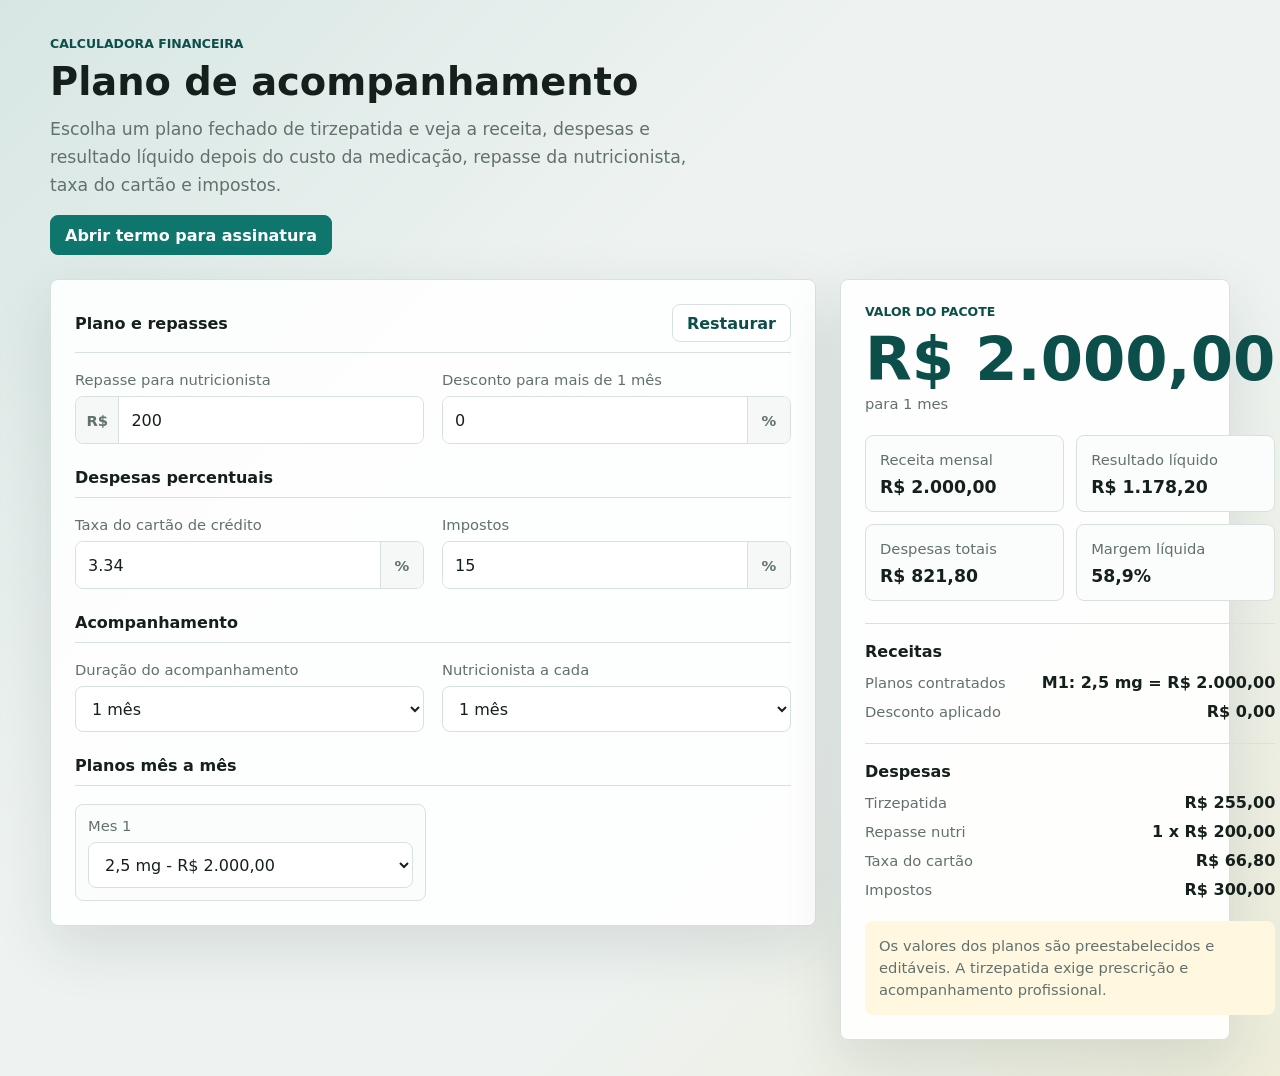
==== index.html @ 89cd24b6 "Publica calculadora de acompanhamento" ====
<!doctype html>
<html lang="pt-BR">
  <head>
    <meta charset="utf-8" />
    <meta name="viewport" content="width=device-width, initial-scale=1" />
    <title>Calculadora de Consulta com Tirzepatida</title>
    <link rel="stylesheet" href="styles.css" />
  </head>
  <body>
    <main class="app-shell">
      <section class="calculator">
        <div class="intro">
          <p class="eyebrow">Calculadora financeira</p>
          <h1>Plano de acompanhamento</h1>
          <p>
            Escolha um plano fechado de tirzepatida e veja a receita, despesas e resultado
            l&iacute;quido depois do custo da medica&ccedil;&atilde;o, repasse da nutricionista, taxa do
            cart&atilde;o e impostos.
          </p>
          <a class="doc-link" href="contrato.html" target="_blank" rel="noreferrer">
            Abrir termo para assinatura
          </a>
        </div>

        <form class="panel" id="calculatorForm">
          <div class="section-title">
            <h2>Plano e repasses</h2>
            <button class="ghost-button" type="button" id="resetButton">Restaurar</button>
          </div>

          <label class="field">
            <span>Repasse para nutricionista</span>
            <div class="currency-input">
              <span>R$</span>
              <input id="nutritionPrice" type="number" min="0" step="0.01" value="200" />
            </div>
          </label>

          <label class="field">
            <span>Desconto para mais de 1 m&ecirc;s</span>
            <div class="percent-input">
              <input id="discountRate" type="number" min="0" max="100" step="0.01" value="0" />
              <span>%</span>
            </div>
          </label>

          <div class="section-title">
            <h2>Despesas percentuais</h2>
          </div>

          <label class="field">
            <span>Taxa do cart&atilde;o de cr&eacute;dito</span>
            <div class="percent-input">
              <input id="cardFeeRate" type="number" min="0" step="0.01" value="3.34" />
              <span>%</span>
            </div>
          </label>

          <label class="field">
            <span>Impostos</span>
            <div class="percent-input">
              <input id="taxRate" type="number" min="0" step="0.01" value="15" />
              <span>%</span>
            </div>
          </label>

          <div class="section-title">
            <h2>Acompanhamento</h2>
          </div>

          <label class="field">
            <span>Dura&ccedil;&atilde;o do acompanhamento</span>
            <select id="durationSelect">
              <option value="1" selected>1 m&ecirc;s</option>
              <option value="2">2 meses</option>
              <option value="3">3 meses</option>
              <option value="6">6 meses</option>
              <option value="12">12 meses</option>
            </select>
          </label>

          <label class="field">
            <span>Nutricionista a cada</span>
            <select id="nutritionFrequency">
              <option value="1" selected>1 m&ecirc;s</option>
              <option value="2">2 meses</option>
              <option value="3">3 meses</option>
              <option value="6">6 meses</option>
            </select>
          </label>

          <div class="section-title">
            <h2>Planos m&ecirc;s a m&ecirc;s</h2>
          </div>

          <div class="month-plans" id="monthPlans"></div>
        </form>

        <aside class="summary" aria-live="polite">
          <div>
            <p class="eyebrow">Valor do pacote</p>
            <strong id="totalRevenue">R$ 0,00</strong>
            <span id="totalContext">para 3 meses</span>
          </div>

          <div class="summary-grid">
            <div>
              <span>Receita mensal</span>
              <strong id="monthlyRevenue">R$ 0,00</strong>
            </div>
            <div>
              <span>Resultado l&iacute;quido</span>
              <strong id="netResult">R$ 0,00</strong>
            </div>
            <div>
              <span>Despesas totais</span>
              <strong id="expenseTotal">R$ 0,00</strong>
            </div>
            <div>
              <span>Margem l&iacute;quida</span>
              <strong id="netMargin">0%</strong>
            </div>
          </div>

          <div class="breakdown">
            <h2>Receitas</h2>
            <dl>
              <div>
                <dt>Planos contratados</dt>
                <dd id="planRevenueBreakdown">0 x R$ 0,00</dd>
              </div>
              <div>
                <dt>Desconto aplicado</dt>
                <dd id="discountBreakdown">R$ 0,00</dd>
              </div>
            </dl>
          </div>

          <div class="breakdown">
            <h2>Despesas</h2>
            <dl>
              <div>
                <dt>Tirzepatida</dt>
                <dd id="medicationExpenseBreakdown">R$ 0,00</dd>
              </div>
              <div>
                <dt>Repasse nutri</dt>
                <dd id="nutritionExpenseBreakdown">R$ 0,00</dd>
              </div>
              <div>
                <dt>Taxa do cart&atilde;o</dt>
                <dd id="cardFeeBreakdown">R$ 0,00</dd>
              </div>
              <div>
                <dt>Impostos</dt>
                <dd id="taxBreakdown">R$ 0,00</dd>
              </div>
            </dl>
          </div>

          <p class="note">
            Os valores dos planos s&atilde;o preestabelecidos e edit&aacute;veis. A tirzepatida
            exige prescri&ccedil;&atilde;o e acompanhamento profissional.
          </p>
        </aside>
      </section>
    </main>

    <script src="app.js"></script>
  </body>
</html>
---- styles.css ----
:root {
  color-scheme: light;
  --bg: #eef3f1;
  --surface: #ffffff;
  --ink: #15201d;
  --muted: #62716d;
  --line: #d7e1dd;
  --accent: #0f766e;
  --accent-dark: #0c4f4a;
  --accent-soft: #d9f3ee;
  --warning: #fff7df;
  --shadow: 0 20px 60px rgba(17, 44, 38, 0.12);
}

* {
  box-sizing: border-box;
}

body {
  margin: 0;
  min-height: 100vh;
  background:
    linear-gradient(135deg, rgba(15, 118, 110, 0.1), transparent 38%),
    linear-gradient(315deg, rgba(234, 179, 8, 0.1), transparent 34%),
    var(--bg);
  color: var(--ink);
  font-family:
    Inter, ui-sans-serif, system-ui, -apple-system, BlinkMacSystemFont, "Segoe UI", sans-serif;
}

button,
input,
select {
  font: inherit;
}

.app-shell {
  width: min(1180px, calc(100% - 32px));
  margin: 0 auto;
  padding: 36px 0;
}

.calculator {
  display: grid;
  grid-template-columns: minmax(0, 1fr) 390px;
  gap: 24px;
  align-items: start;
}

.intro {
  grid-column: 1 / -1;
  max-width: 760px;
}

.eyebrow {
  margin: 0 0 10px;
  color: var(--accent-dark);
  font-size: 0.78rem;
  font-weight: 800;
  letter-spacing: 0;
  text-transform: uppercase;
}

h1,
h2,
p {
  margin-top: 0;
}

h1 {
  max-width: 720px;
  margin-bottom: 14px;
  font-size: clamp(1.8rem, 3vw, 3rem);
  line-height: 1.08;
  letter-spacing: 0;
}

.intro p:not(.eyebrow) {
  max-width: 640px;
  margin-bottom: 16px;
  color: var(--muted);
  font-size: 1.08rem;
  line-height: 1.6;
}

.doc-link {
  display: inline-flex;
  align-items: center;
  min-height: 40px;
  border: 1px solid var(--accent);
  border-radius: 8px;
  background: var(--accent);
  color: #ffffff;
  font-weight: 800;
  padding: 0 14px;
  text-decoration: none;
}

.doc-link:hover {
  background: var(--accent-dark);
  border-color: var(--accent-dark);
}

.panel,
.summary {
  border: 1px solid var(--line);
  border-radius: 8px;
  background: rgba(255, 255, 255, 0.9);
  box-shadow: var(--shadow);
}

.panel {
  display: grid;
  grid-template-columns: repeat(2, minmax(0, 1fr));
  gap: 18px;
  padding: 24px;
}

.section-title {
  grid-column: 1 / -1;
  display: flex;
  align-items: center;
  justify-content: space-between;
  gap: 16px;
  border-bottom: 1px solid var(--line);
  padding-bottom: 10px;
}

.section-title:not(:first-child) {
  margin-top: 6px;
}

h2 {
  margin-bottom: 0;
  font-size: 1rem;
}

.ghost-button {
  border: 1px solid var(--line);
  border-radius: 8px;
  background: var(--surface);
  color: var(--accent-dark);
  cursor: pointer;
  font-weight: 700;
  min-height: 38px;
  padding: 0 14px;
}

.ghost-button:hover {
  border-color: var(--accent);
}

.field {
  display: grid;
  gap: 8px;
}

.month-plans {
  grid-column: 1 / -1;
  display: grid;
  grid-template-columns: repeat(2, minmax(0, 1fr));
  gap: 14px;
}

.month-plan {
  border: 1px solid var(--line);
  border-radius: 8px;
  background: #fbfdfc;
  padding: 12px;
}

.field span,
.toggle-row,
.summary-grid span,
dt,
.note,
#totalContext {
  color: var(--muted);
  font-size: 0.92rem;
}

input,
select {
  width: 100%;
  min-height: 46px;
  border: 1px solid var(--line);
  border-radius: 8px;
  background: var(--surface);
  color: var(--ink);
  outline: none;
  padding: 0 12px;
}

input:focus,
select:focus {
  border-color: var(--accent);
  box-shadow: 0 0 0 4px var(--accent-soft);
}

.currency-input,
.percent-input {
  display: flex;
  min-height: 46px;
  overflow: hidden;
  border: 1px solid var(--line);
  border-radius: 8px;
  background: var(--surface);
}

.currency-input:focus-within,
.percent-input:focus-within {
  border-color: var(--accent);
  box-shadow: 0 0 0 4px var(--accent-soft);
}

.currency-input span,
.percent-input span {
  display: grid;
  place-items: center;
  width: 50px;
  background: #f5f8f7;
  color: var(--muted);
  font-weight: 800;
}

.currency-input span {
  border-right: 1px solid var(--line);
}

.percent-input span {
  border-left: 1px solid var(--line);
}

.currency-input input,
.percent-input input {
  border: 0;
  border-radius: 0;
  box-shadow: none;
}

.toggle-row {
  display: flex;
  align-items: center;
  gap: 10px;
  align-self: end;
  min-height: 46px;
}

.toggle-row input {
  width: 18px;
  min-height: 18px;
  accent-color: var(--accent);
}

.summary {
  position: sticky;
  top: 24px;
  display: grid;
  gap: 22px;
  padding: 24px;
}

#totalRevenue {
  display: block;
  margin-bottom: 4px;
  color: var(--accent-dark);
  font-size: clamp(2.2rem, 5vw, 3.8rem);
  line-height: 1;
}

.summary-grid {
  display: grid;
  grid-template-columns: repeat(2, minmax(0, 1fr));
  gap: 12px;
}

.summary-grid div {
  border: 1px solid var(--line);
  border-radius: 8px;
  padding: 14px;
  background: #fbfdfc;
}

.summary-grid strong {
  display: block;
  margin-top: 8px;
  font-size: 1.08rem;
}

.breakdown {
  border-top: 1px solid var(--line);
  padding-top: 18px;
}

.breakdown h2 {
  margin-bottom: 12px;
}

dl {
  display: grid;
  gap: 10px;
  margin: 0;
}

dl div {
  display: flex;
  align-items: baseline;
  justify-content: space-between;
  gap: 16px;
}

dd {
  margin: 0;
  font-weight: 800;
  text-align: right;
}

.note {
  margin: 0;
  border-radius: 8px;
  background: var(--warning);
  line-height: 1.5;
  padding: 14px;
}

@media (max-width: 900px) {
  .calculator {
    grid-template-columns: 1fr;
  }

  .summary {
    position: static;
  }
}

@media (max-width: 640px) {
  .app-shell {
    width: min(100% - 20px, 1180px);
    padding: 20px 0;
  }

  .panel {
    grid-template-columns: 1fr;
    padding: 18px;
  }

  .summary {
    padding: 18px;
  }

  .summary-grid {
    grid-template-columns: 1fr;
  }

  .month-plans {
    grid-template-columns: 1fr;
  }

  dl div {
    align-items: flex-start;
    flex-direction: column;
    gap: 4px;
  }

  dd {
    text-align: left;
  }
}
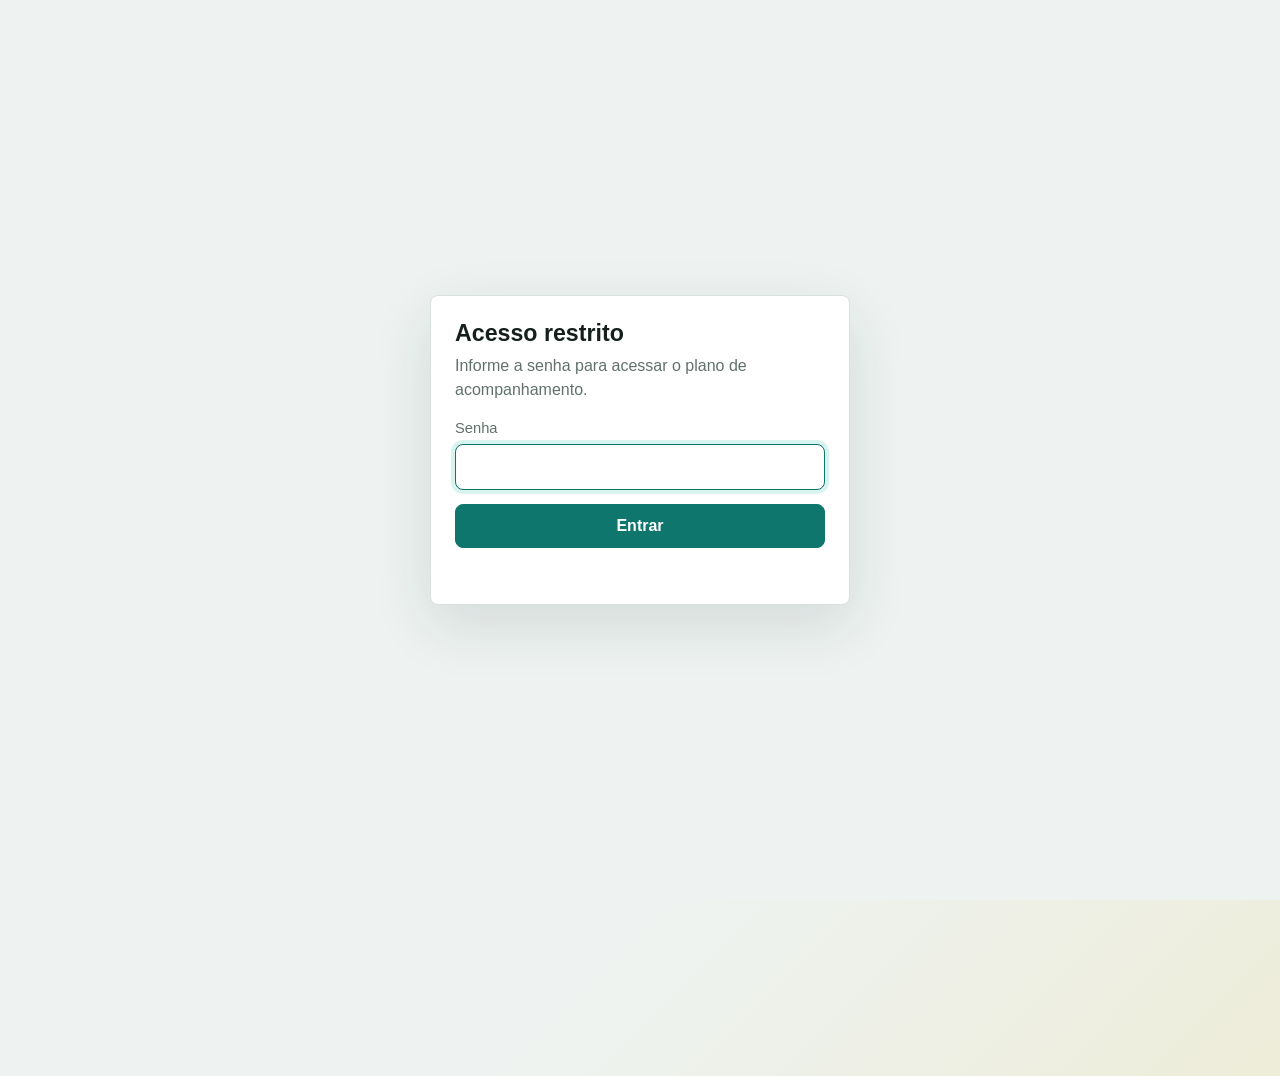
==== commit 74268c0d: "Adiciona senha de acesso" ====
--- a/index.html
+++ b/index.html
@@ -4,6 +4,7 @@
     <meta charset="utf-8" />
     <meta name="viewport" content="width=device-width, initial-scale=1" />
     <title>Calculadora de Consulta com Tirzepatida</title>
+    <script src="auth.js"></script>
     <link rel="stylesheet" href="styles.css" />
   </head>
   <body>
